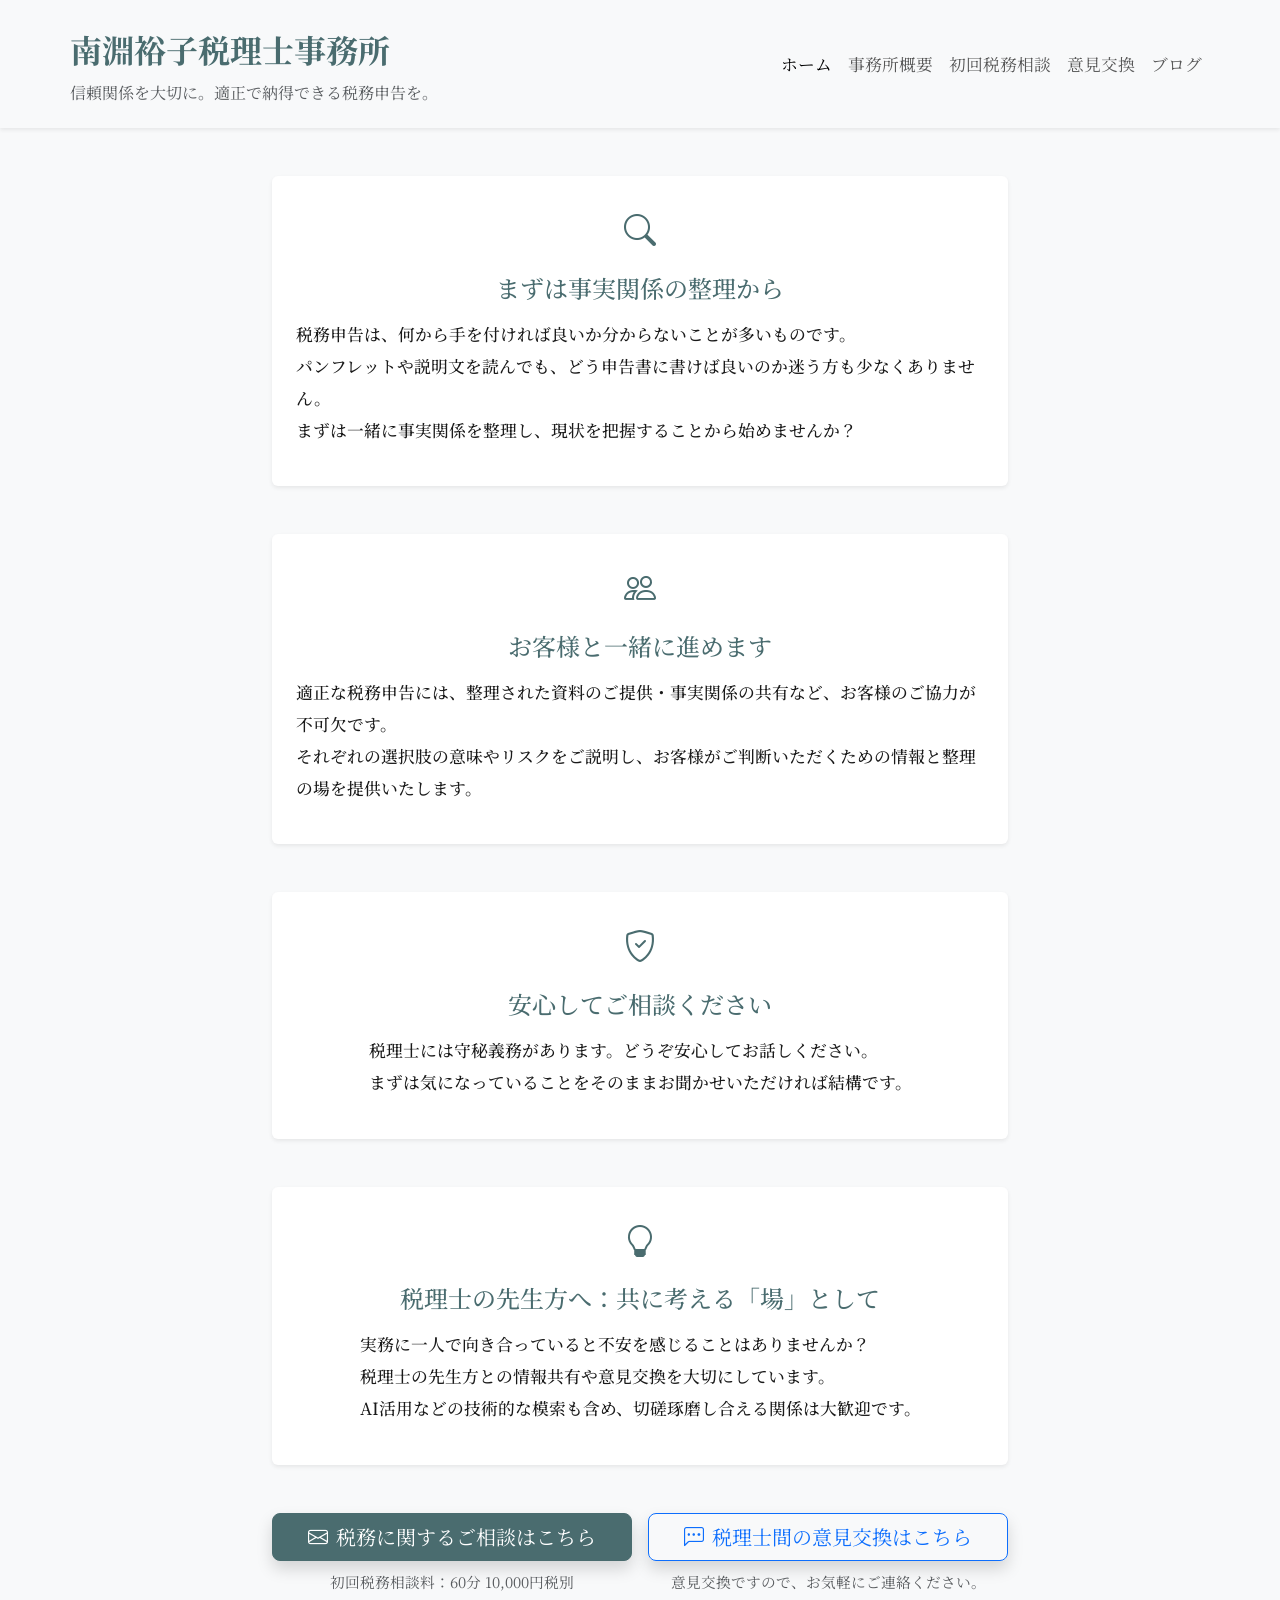
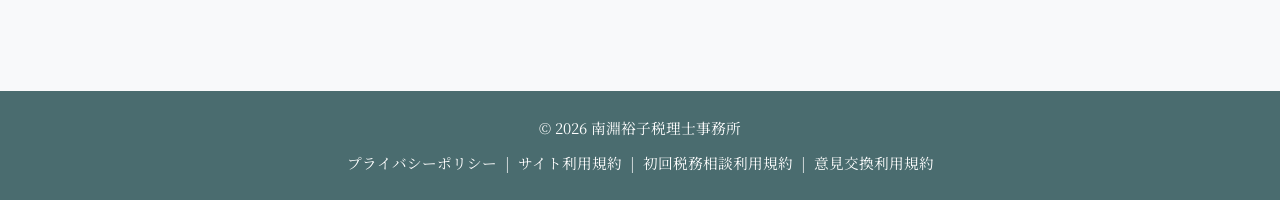
==== index.html @ afa697a4 "deploy: ym-tax-office/ym-tax-office-website@8e2efea5b832fc4be1c391fa0e0f1065eb49297c" ====
<!doctype html><html lang=ja><head><meta name=generator content="Hugo 0.154.5"><meta charset=UTF-8><meta name=viewport content="width=device-width,initial-scale=1"><link href=https://cdn.jsdelivr.net/npm/bootstrap@5.3.3/dist/css/bootstrap.min.css rel=stylesheet><link rel=stylesheet href=https://cdn.jsdelivr.net/npm/bootstrap-icons@1.11.3/font/bootstrap-icons.min.css><link href="https://fonts.googleapis.com/css2?family=Noto+Serif+JP:wght@200..900&display=swap" rel=stylesheet><link rel=stylesheet href=/css/style.css><title>南淵裕子税理士事務所</title><style>body{color:#212529!important;line-height:1.8}.article-content p,section p{color:#1a1a1a!important;font-size:1.05rem}.article-content h2{margin-top:2rem;margin-bottom:1rem}.article-content blockquote{border-left:4px solid #adb5bd;padding:1rem 1.5rem;background-color:#f8f9fa;color:#495057;border-radius:0 .5rem .5rem 0;margin:1.5rem 0}details{margin-bottom:1.5rem}</style><meta name=robots content="noindex, nofollow"></head><body><header class="bg-light shadow-sm"><nav class="navbar navbar-expand-lg navbar-light container py-3"><a class="navbar-brand d-flex flex-column" href=/><span class="fw-bold text-primary fs-2">南淵裕子税理士事務所</span>
<span class="fs-6 text-muted fw-normal">信頼関係を大切に。適正で納得できる税務申告を。</span>
</a><button class=navbar-toggler type=button data-bs-toggle=collapse data-bs-target=#navbarNav aria-controls=navbarNav aria-expanded=false aria-label=メニュー開閉>
<span class=navbar-toggler-icon></span></button><div class="collapse navbar-collapse" id=navbarNav><ul class="navbar-nav ms-auto"><li class=nav-item><a href=/ class="nav-link active">ホーム</a></li><li class=nav-item><a href=/about/ class=nav-link>事務所概要</a></li><li class=nav-item><a href=/contact-tax/ class=nav-link>初回税務相談</a></li><li class=nav-item><a href=/contact-peer/ class=nav-link>意見交換</a></li><li class=nav-item><a href=/posts/ class=nav-link>ブログ</a></li></ul></div></nav></header><main><main class="container pt-5 mb-5"><div class="row justify-content-center"><div class="col-12 col-md-10 col-lg-8"><section class="mb-5 p-4 bg-white rounded shadow-sm text-center"><div class=mb-3><i class="bi bi-search text-primary" style=font-size:2rem></i></div><h2 class="h4 mb-3 text-primary">まずは事実関係の整理から</h2><p class="text-start d-inline-block">税務申告は、何から手を付ければ良いか分からないことが多いものです。<br>パンフレットや説明文を読んでも、どう申告書に書けば良いのか迷う方も少なくありません。<br>まずは一緒に事実関係を整理し、現状を把握することから始めませんか？</p></section><section class="mb-5 p-4 bg-white rounded shadow-sm text-center"><div class=mb-3><i class="bi bi-people text-primary" style=font-size:2rem></i></div><h2 class="h4 mb-3 text-primary">お客様と一緒に進めます</h2><p class="text-start d-inline-block">適正な税務申告には、整理された資料のご提供・事実関係の共有など、お客様のご協力が不可欠です。<br>それぞれの選択肢の意味やリスクをご説明し、お客様がご判断いただくための情報と整理の場を提供いたします。</p></section><section class="mb-5 p-4 bg-white rounded shadow-sm text-center"><div class=mb-3><i class="bi bi-shield-check text-primary" style=font-size:2rem></i></div><h2 class="h4 mb-3 text-primary">安心してご相談ください</h2><p class="text-start d-inline-block">税理士には守秘義務があります。どうぞ安心してお話しください。<br>まずは気になっていることをそのままお聞かせいただければ結構です。</p></section><section class="mb-5 p-4 bg-white rounded shadow-sm text-center"><div class=mb-3><i class="bi bi-lightbulb text-primary" style=font-size:2rem></i></div><h2 class="h4 mb-3 text-primary">税理士の先生方へ：共に考える「場」として</h2><p class="text-start d-inline-block">実務に一人で向き合っていると不安を感じることはありませんか？<br>税理士の先生方との情報共有や意見交換を大切にしています。<br>AI活用などの技術的な模索も含め、切磋琢磨し合える関係は大歓迎です。</p></section><section class="text-center mb-5"><div class="row g-3"><div class="col-12 col-sm-6"><a href=/contact-tax/ class="btn btn-primary btn-lg px-4 shadow w-100"><i class="bi bi-envelope me-2"></i>税務に関するご相談はこちら
</a><small class="text-muted d-block mt-2">初回税務相談料：60分 10,000円税別</small></div><div class="col-12 col-sm-6"><a href=/contact-peer/ class="btn btn-outline-primary btn-lg px-4 shadow w-100"><i class="bi bi-chat-left-dots me-2"></i>税理士間の意見交換はこちら
</a><small class="text-muted d-block mt-2">意見交換ですので、お気軽にご連絡ください。</small></div></div></section></div></div></main></main><footer class="bg-primary text-white text-center py-4 mt-5"><div class="container small"><div class=mb-2>&copy; <span id=year></span> 南淵裕子税理士事務所</div><div class=footer-links><a href=/privacy/ class="text-white text-decoration-none">プライバシーポリシー</a>
<span class=mx-1>|</span>
<a href=/terms/ class="text-white text-decoration-none">サイト利用規約</a>
<span class=mx-1>|</span>
<a href=/terms-tax/ class="text-white text-decoration-none">初回税務相談利用規約</a>
<span class=mx-1>|</span>
<a href=/terms-peer/ class="text-white text-decoration-none">意見交換利用規約</a></div></div><script>document.getElementById("year").textContent=(new Date).getFullYear()</script></footer><script src=https://cdn.jsdelivr.net/npm/bootstrap@5.3.3/dist/js/bootstrap.bundle.min.js></script></body></html>
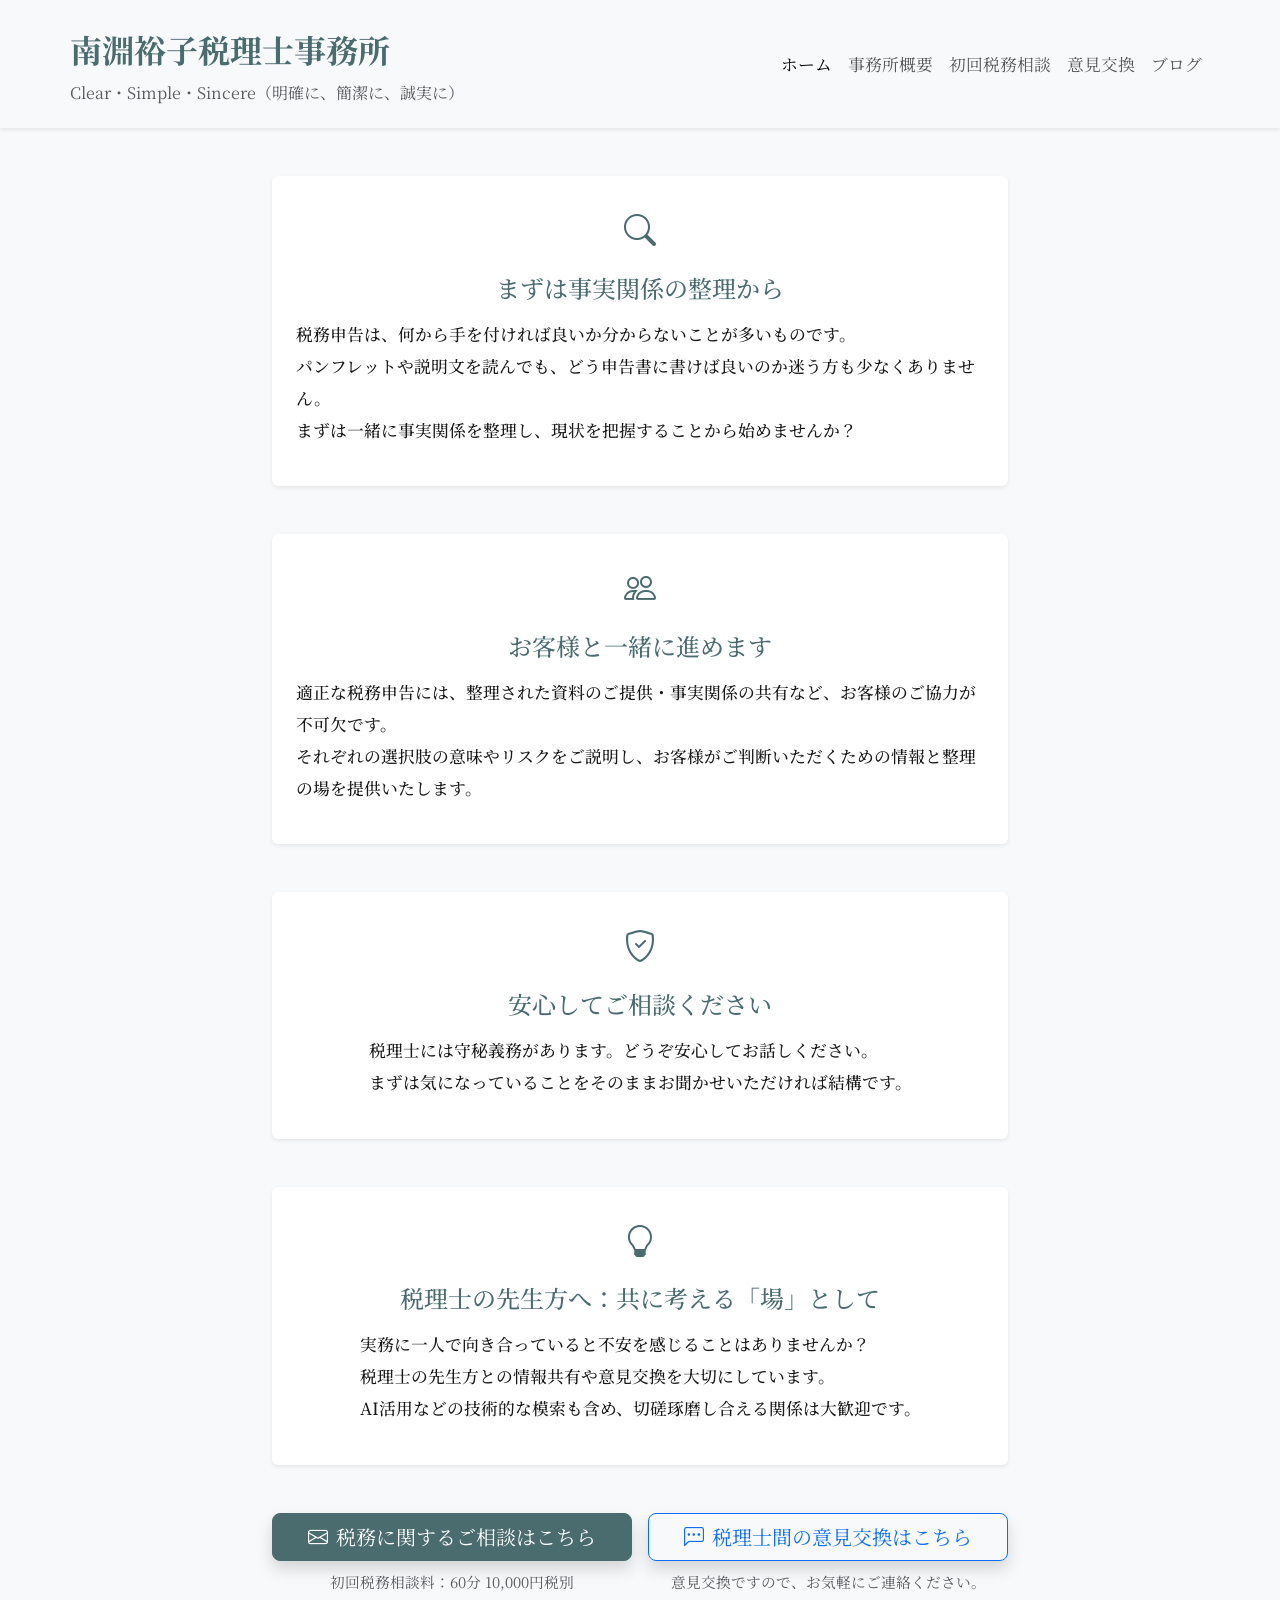
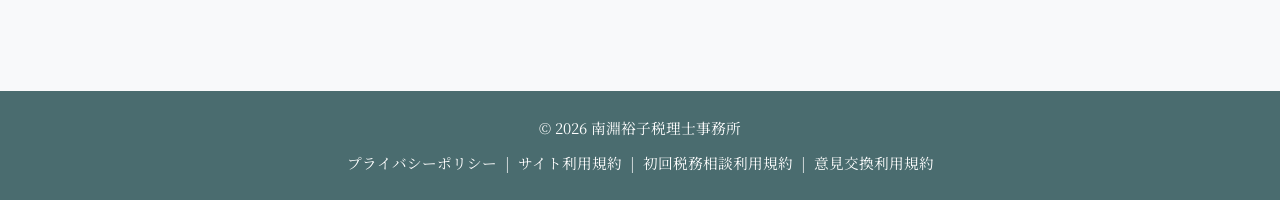
==== commit 3d9f117a: "deploy: ym-tax-office/ym-tax-office-website@b1ee1066ab6053989ea0255b4654d092050b0a11" ====
--- a/index.html
+++ b/index.html
@@ -1,5 +1,5 @@
 <!doctype html><html lang=ja><head><meta name=generator content="Hugo 0.154.5"><meta charset=UTF-8><meta name=viewport content="width=device-width,initial-scale=1"><link href=https://cdn.jsdelivr.net/npm/bootstrap@5.3.3/dist/css/bootstrap.min.css rel=stylesheet><link rel=stylesheet href=https://cdn.jsdelivr.net/npm/bootstrap-icons@1.11.3/font/bootstrap-icons.min.css><link href="https://fonts.googleapis.com/css2?family=Noto+Serif+JP:wght@200..900&display=swap" rel=stylesheet><link rel=stylesheet href=/css/style.css><title>南淵裕子税理士事務所</title><style>body{color:#212529!important;line-height:1.8}.article-content p,section p{color:#1a1a1a!important;font-size:1.05rem}.article-content h2{margin-top:2rem;margin-bottom:1rem}.article-content blockquote{border-left:4px solid #adb5bd;padding:1rem 1.5rem;background-color:#f8f9fa;color:#495057;border-radius:0 .5rem .5rem 0;margin:1.5rem 0}details{margin-bottom:1.5rem}</style><meta name=robots content="noindex, nofollow"></head><body><header class="bg-light shadow-sm"><nav class="navbar navbar-expand-lg navbar-light container py-3"><a class="navbar-brand d-flex flex-column" href=/><span class="fw-bold text-primary fs-2">南淵裕子税理士事務所</span>
-<span class="fs-6 text-muted fw-normal">信頼関係を大切に。適正で納得できる税務申告を。</span>
+<span class="fs-6 text-muted fw-normal">Clear・Simple・Sincere（明確に、簡潔に、誠実に）</span>
 </a><button class=navbar-toggler type=button data-bs-toggle=collapse data-bs-target=#navbarNav aria-controls=navbarNav aria-expanded=false aria-label=メニュー開閉>
 <span class=navbar-toggler-icon></span></button><div class="collapse navbar-collapse" id=navbarNav><ul class="navbar-nav ms-auto"><li class=nav-item><a href=/ class="nav-link active">ホーム</a></li><li class=nav-item><a href=/about/ class=nav-link>事務所概要</a></li><li class=nav-item><a href=/contact-tax/ class=nav-link>初回税務相談</a></li><li class=nav-item><a href=/contact-peer/ class=nav-link>意見交換</a></li><li class=nav-item><a href=/posts/ class=nav-link>ブログ</a></li></ul></div></nav></header><main><main class="container pt-5 mb-5"><div class="row justify-content-center"><div class="col-12 col-md-10 col-lg-8"><section class="mb-5 p-4 bg-white rounded shadow-sm text-center"><div class=mb-3><i class="bi bi-search text-primary" style=font-size:2rem></i></div><h2 class="h4 mb-3 text-primary">まずは事実関係の整理から</h2><p class="text-start d-inline-block">税務申告は、何から手を付ければ良いか分からないことが多いものです。<br>パンフレットや説明文を読んでも、どう申告書に書けば良いのか迷う方も少なくありません。<br>まずは一緒に事実関係を整理し、現状を把握することから始めませんか？</p></section><section class="mb-5 p-4 bg-white rounded shadow-sm text-center"><div class=mb-3><i class="bi bi-people text-primary" style=font-size:2rem></i></div><h2 class="h4 mb-3 text-primary">お客様と一緒に進めます</h2><p class="text-start d-inline-block">適正な税務申告には、整理された資料のご提供・事実関係の共有など、お客様のご協力が不可欠です。<br>それぞれの選択肢の意味やリスクをご説明し、お客様がご判断いただくための情報と整理の場を提供いたします。</p></section><section class="mb-5 p-4 bg-white rounded shadow-sm text-center"><div class=mb-3><i class="bi bi-shield-check text-primary" style=font-size:2rem></i></div><h2 class="h4 mb-3 text-primary">安心してご相談ください</h2><p class="text-start d-inline-block">税理士には守秘義務があります。どうぞ安心してお話しください。<br>まずは気になっていることをそのままお聞かせいただければ結構です。</p></section><section class="mb-5 p-4 bg-white rounded shadow-sm text-center"><div class=mb-3><i class="bi bi-lightbulb text-primary" style=font-size:2rem></i></div><h2 class="h4 mb-3 text-primary">税理士の先生方へ：共に考える「場」として</h2><p class="text-start d-inline-block">実務に一人で向き合っていると不安を感じることはありませんか？<br>税理士の先生方との情報共有や意見交換を大切にしています。<br>AI活用などの技術的な模索も含め、切磋琢磨し合える関係は大歓迎です。</p></section><section class="text-center mb-5"><div class="row g-3"><div class="col-12 col-sm-6"><a href=/contact-tax/ class="btn btn-primary btn-lg px-4 shadow w-100"><i class="bi bi-envelope me-2"></i>税務に関するご相談はこちら
 </a><small class="text-muted d-block mt-2">初回税務相談料：60分 10,000円税別</small></div><div class="col-12 col-sm-6"><a href=/contact-peer/ class="btn btn-outline-primary btn-lg px-4 shadow w-100"><i class="bi bi-chat-left-dots me-2"></i>税理士間の意見交換はこちら
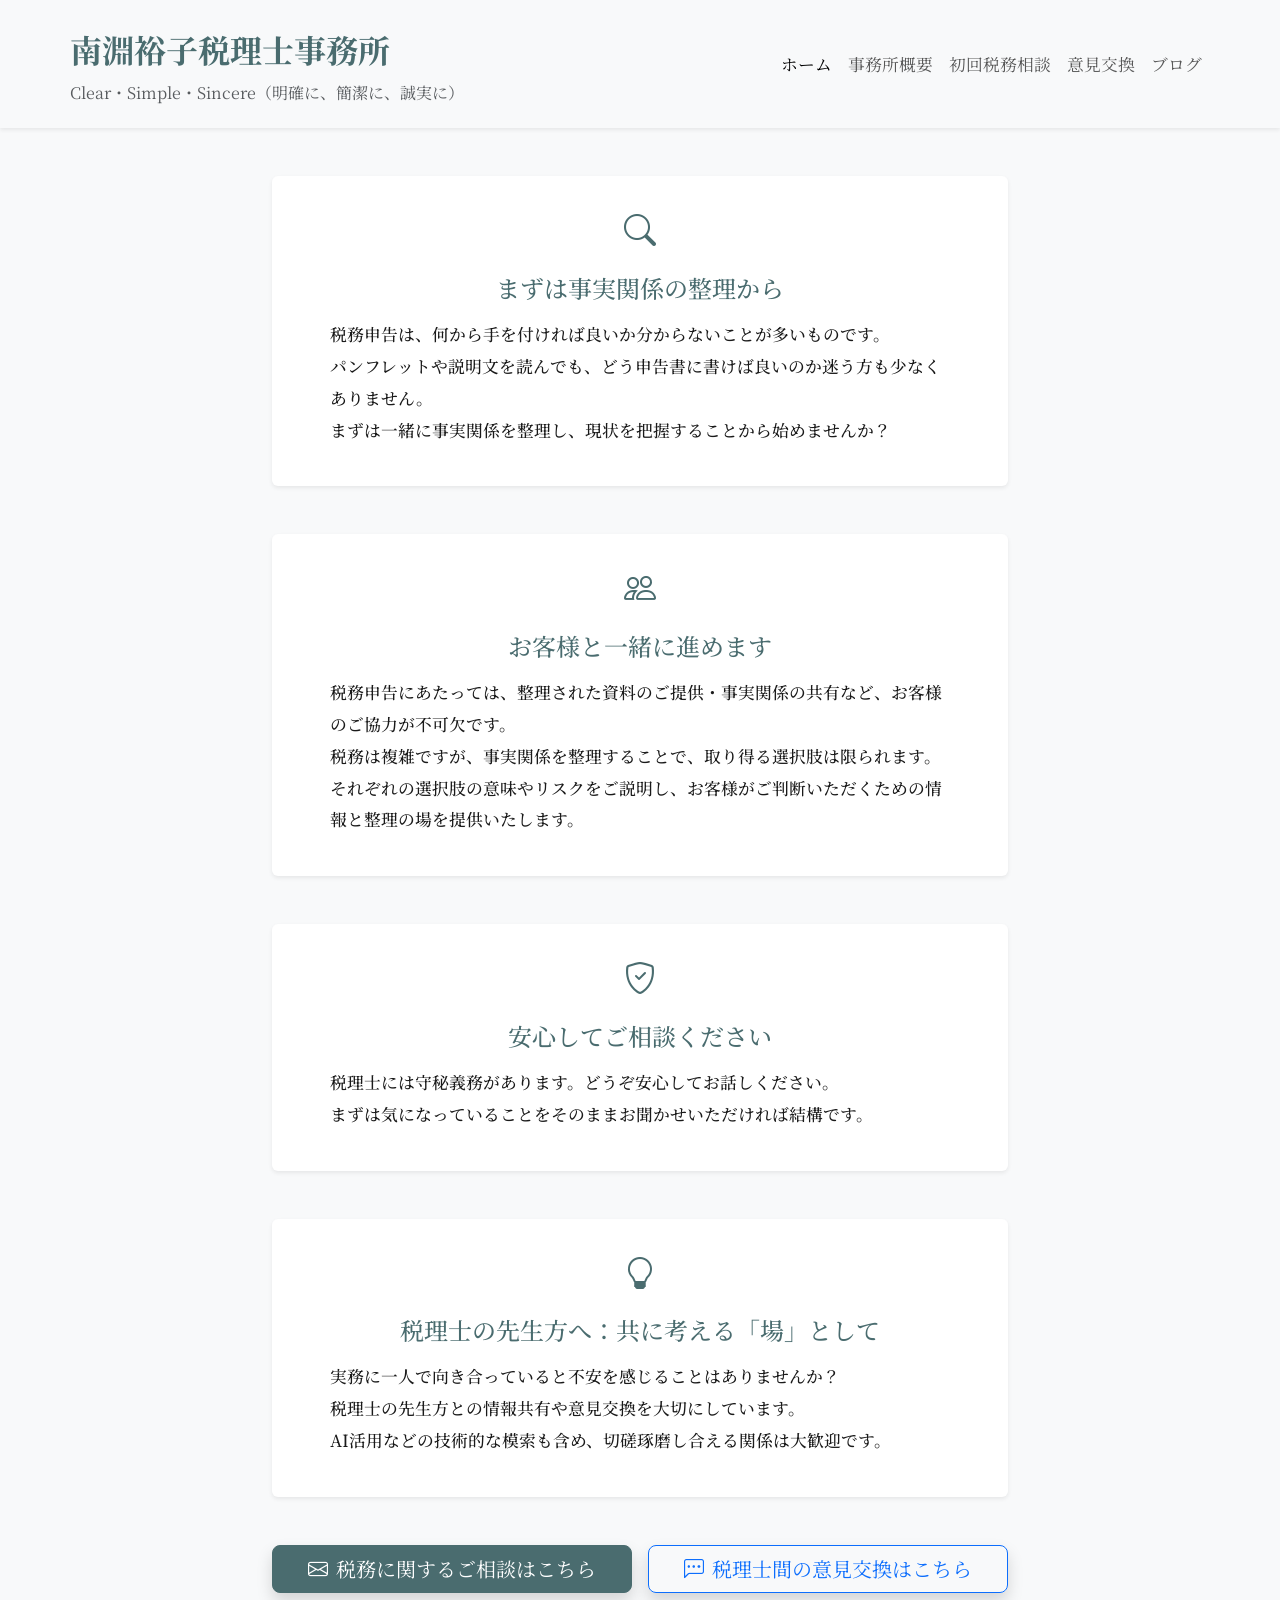
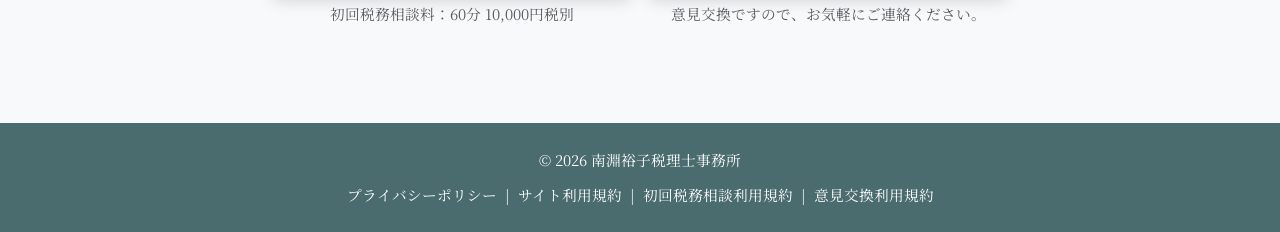
==== commit a5a98651: "deploy: ym-tax-office/ym-tax-office-website@1d667dd91da18736492ef0d42e9239469220b126" ====
--- a/index.html
+++ b/index.html
@@ -1,7 +1,7 @@
 <!doctype html><html lang=ja><head><meta name=generator content="Hugo 0.154.5"><meta charset=UTF-8><meta name=viewport content="width=device-width,initial-scale=1"><link href=https://cdn.jsdelivr.net/npm/bootstrap@5.3.3/dist/css/bootstrap.min.css rel=stylesheet><link rel=stylesheet href=https://cdn.jsdelivr.net/npm/bootstrap-icons@1.11.3/font/bootstrap-icons.min.css><link href="https://fonts.googleapis.com/css2?family=Noto+Serif+JP:wght@200..900&display=swap" rel=stylesheet><link rel=stylesheet href=/css/style.css><title>南淵裕子税理士事務所</title><style>body{color:#212529!important;line-height:1.8}.article-content p,section p{color:#1a1a1a!important;font-size:1.05rem}.article-content h2{margin-top:2rem;margin-bottom:1rem}.article-content blockquote{border-left:4px solid #adb5bd;padding:1rem 1.5rem;background-color:#f8f9fa;color:#495057;border-radius:0 .5rem .5rem 0;margin:1.5rem 0}details{margin-bottom:1.5rem}</style><meta name=robots content="noindex, nofollow"></head><body><header class="bg-light shadow-sm"><nav class="navbar navbar-expand-lg navbar-light container py-3"><a class="navbar-brand d-flex flex-column" href=/><span class="fw-bold text-primary fs-2">南淵裕子税理士事務所</span>
 <span class="fs-6 text-muted fw-normal">Clear・Simple・Sincere（明確に、簡潔に、誠実に）</span>
 </a><button class=navbar-toggler type=button data-bs-toggle=collapse data-bs-target=#navbarNav aria-controls=navbarNav aria-expanded=false aria-label=メニュー開閉>
-<span class=navbar-toggler-icon></span></button><div class="collapse navbar-collapse" id=navbarNav><ul class="navbar-nav ms-auto"><li class=nav-item><a href=/ class="nav-link active">ホーム</a></li><li class=nav-item><a href=/about/ class=nav-link>事務所概要</a></li><li class=nav-item><a href=/contact-tax/ class=nav-link>初回税務相談</a></li><li class=nav-item><a href=/contact-peer/ class=nav-link>意見交換</a></li><li class=nav-item><a href=/posts/ class=nav-link>ブログ</a></li></ul></div></nav></header><main><main class="container pt-5 mb-5"><div class="row justify-content-center"><div class="col-12 col-md-10 col-lg-8"><section class="mb-5 p-4 bg-white rounded shadow-sm text-center"><div class=mb-3><i class="bi bi-search text-primary" style=font-size:2rem></i></div><h2 class="h4 mb-3 text-primary">まずは事実関係の整理から</h2><p class="text-start d-inline-block">税務申告は、何から手を付ければ良いか分からないことが多いものです。<br>パンフレットや説明文を読んでも、どう申告書に書けば良いのか迷う方も少なくありません。<br>まずは一緒に事実関係を整理し、現状を把握することから始めませんか？</p></section><section class="mb-5 p-4 bg-white rounded shadow-sm text-center"><div class=mb-3><i class="bi bi-people text-primary" style=font-size:2rem></i></div><h2 class="h4 mb-3 text-primary">お客様と一緒に進めます</h2><p class="text-start d-inline-block">適正な税務申告には、整理された資料のご提供・事実関係の共有など、お客様のご協力が不可欠です。<br>それぞれの選択肢の意味やリスクをご説明し、お客様がご判断いただくための情報と整理の場を提供いたします。</p></section><section class="mb-5 p-4 bg-white rounded shadow-sm text-center"><div class=mb-3><i class="bi bi-shield-check text-primary" style=font-size:2rem></i></div><h2 class="h4 mb-3 text-primary">安心してご相談ください</h2><p class="text-start d-inline-block">税理士には守秘義務があります。どうぞ安心してお話しください。<br>まずは気になっていることをそのままお聞かせいただければ結構です。</p></section><section class="mb-5 p-4 bg-white rounded shadow-sm text-center"><div class=mb-3><i class="bi bi-lightbulb text-primary" style=font-size:2rem></i></div><h2 class="h4 mb-3 text-primary">税理士の先生方へ：共に考える「場」として</h2><p class="text-start d-inline-block">実務に一人で向き合っていると不安を感じることはありませんか？<br>税理士の先生方との情報共有や意見交換を大切にしています。<br>AI活用などの技術的な模索も含め、切磋琢磨し合える関係は大歓迎です。</p></section><section class="text-center mb-5"><div class="row g-3"><div class="col-12 col-sm-6"><a href=/contact-tax/ class="btn btn-primary btn-lg px-4 shadow w-100"><i class="bi bi-envelope me-2"></i>税務に関するご相談はこちら
+<span class=navbar-toggler-icon></span></button><div class="collapse navbar-collapse" id=navbarNav><ul class="navbar-nav ms-auto"><li class=nav-item><a href=/ class="nav-link active">ホーム</a></li><li class=nav-item><a href=/about/ class=nav-link>事務所概要</a></li><li class=nav-item><a href=/contact-tax/ class=nav-link>初回税務相談</a></li><li class=nav-item><a href=/contact-peer/ class=nav-link>意見交換</a></li><li class=nav-item><a href=/posts/ class=nav-link>ブログ</a></li></ul></div></nav></header><main><main class="container pt-5 mb-5"><div class="row justify-content-center"><div class="col-12 col-md-10 col-lg-8"><section class="mb-5 p-4 bg-white rounded shadow-sm text-center"><div class=mb-3><i class="bi bi-search text-primary" style=font-size:2rem></i></div><h2 class="h4 mb-3 text-primary">まずは事実関係の整理から</h2><p class="text-start mx-auto" style=max-width:90%>税務申告は、何から手を付ければ良いか分からないことが多いものです。<br>パンフレットや説明文を読んでも、どう申告書に書けば良いのか迷う方も少なくありません。<br>まずは一緒に事実関係を整理し、現状を把握することから始めませんか？</p></section><section class="mb-5 p-4 bg-white rounded shadow-sm text-center"><div class=mb-3><i class="bi bi-people text-primary" style=font-size:2rem></i></div><h2 class="h4 mb-3 text-primary">お客様と一緒に進めます</h2><p class="text-start mx-auto" style=max-width:90%>税務申告にあたっては、整理された資料のご提供・事実関係の共有など、お客様のご協力が不可欠です。<br>税務は複雑ですが、事実関係を整理することで、取り得る選択肢は限られます。<br>それぞれの選択肢の意味やリスクをご説明し、お客様がご判断いただくための情報と整理の場を提供いたします。</p></section><section class="mb-5 p-4 bg-white rounded shadow-sm text-center"><div class=mb-3><i class="bi bi-shield-check text-primary" style=font-size:2rem></i></div><h2 class="h4 mb-3 text-primary">安心してご相談ください</h2><p class="text-start mx-auto" style=max-width:90%>税理士には守秘義務があります。どうぞ安心してお話しください。<br>まずは気になっていることをそのままお聞かせいただければ結構です。</p></section><section class="mb-5 p-4 bg-white rounded shadow-sm text-center"><div class=mb-3><i class="bi bi-lightbulb text-primary" style=font-size:2rem></i></div><h2 class="h4 mb-3 text-primary">税理士の先生方へ：共に考える「場」として</h2><p class="text-start mx-auto" style=max-width:90%>実務に一人で向き合っていると不安を感じることはありませんか？<br>税理士の先生方との情報共有や意見交換を大切にしています。<br>AI活用などの技術的な模索も含め、切磋琢磨し合える関係は大歓迎です。</p></section><section class="text-center mb-5"><div class="row g-3"><div class="col-12 col-sm-6"><a href=/contact-tax/ class="btn btn-primary btn-lg px-4 shadow w-100"><i class="bi bi-envelope me-2"></i>税務に関するご相談はこちら
 </a><small class="text-muted d-block mt-2">初回税務相談料：60分 10,000円税別</small></div><div class="col-12 col-sm-6"><a href=/contact-peer/ class="btn btn-outline-primary btn-lg px-4 shadow w-100"><i class="bi bi-chat-left-dots me-2"></i>税理士間の意見交換はこちら
 </a><small class="text-muted d-block mt-2">意見交換ですので、お気軽にご連絡ください。</small></div></div></section></div></div></main></main><footer class="bg-primary text-white text-center py-4 mt-5"><div class="container small"><div class=mb-2>&copy; <span id=year></span> 南淵裕子税理士事務所</div><div class=footer-links><a href=/privacy/ class="text-white text-decoration-none">プライバシーポリシー</a>
 <span class=mx-1>|</span>
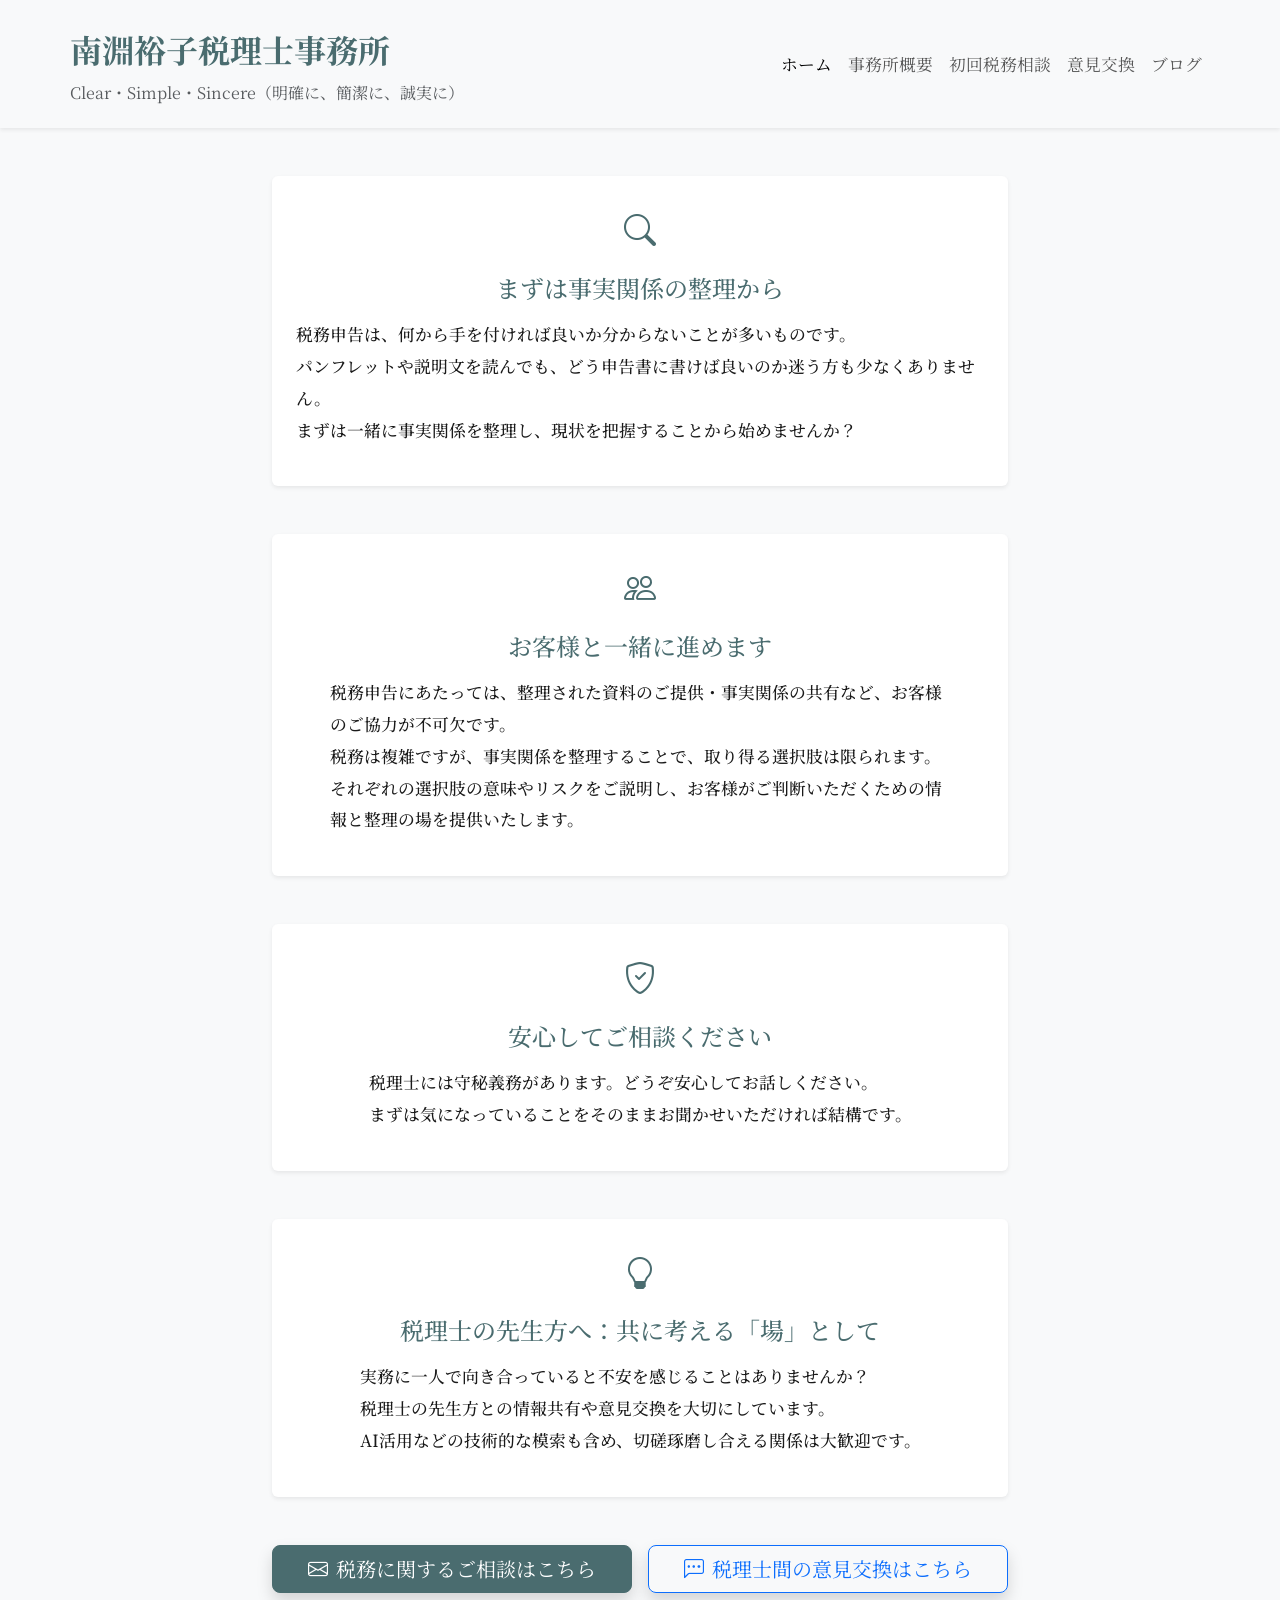
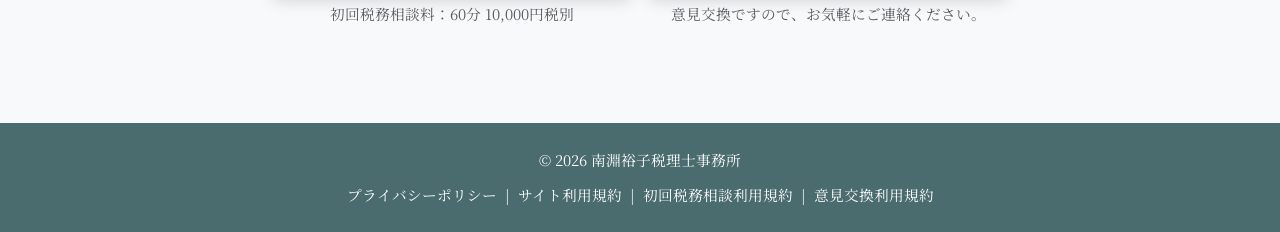
==== commit dd3b551c: "deploy: ym-tax-office/ym-tax-office-website@9c3845dc6e670d784dfcdab1e3e0b306b9cbb613" ====
--- a/index.html
+++ b/index.html
@@ -1,7 +1,7 @@
 <!doctype html><html lang=ja><head><meta name=generator content="Hugo 0.154.5"><meta charset=UTF-8><meta name=viewport content="width=device-width,initial-scale=1"><link href=https://cdn.jsdelivr.net/npm/bootstrap@5.3.3/dist/css/bootstrap.min.css rel=stylesheet><link rel=stylesheet href=https://cdn.jsdelivr.net/npm/bootstrap-icons@1.11.3/font/bootstrap-icons.min.css><link href="https://fonts.googleapis.com/css2?family=Noto+Serif+JP:wght@200..900&display=swap" rel=stylesheet><link rel=stylesheet href=/css/style.css><title>南淵裕子税理士事務所</title><style>body{color:#212529!important;line-height:1.8}.article-content p,section p{color:#1a1a1a!important;font-size:1.05rem}.article-content h2{margin-top:2rem;margin-bottom:1rem}.article-content blockquote{border-left:4px solid #adb5bd;padding:1rem 1.5rem;background-color:#f8f9fa;color:#495057;border-radius:0 .5rem .5rem 0;margin:1.5rem 0}details{margin-bottom:1.5rem}</style><meta name=robots content="noindex, nofollow"></head><body><header class="bg-light shadow-sm"><nav class="navbar navbar-expand-lg navbar-light container py-3"><a class="navbar-brand d-flex flex-column" href=/><span class="fw-bold text-primary fs-2">南淵裕子税理士事務所</span>
 <span class="fs-6 text-muted fw-normal">Clear・Simple・Sincere（明確に、簡潔に、誠実に）</span>
 </a><button class=navbar-toggler type=button data-bs-toggle=collapse data-bs-target=#navbarNav aria-controls=navbarNav aria-expanded=false aria-label=メニュー開閉>
-<span class=navbar-toggler-icon></span></button><div class="collapse navbar-collapse" id=navbarNav><ul class="navbar-nav ms-auto"><li class=nav-item><a href=/ class="nav-link active">ホーム</a></li><li class=nav-item><a href=/about/ class=nav-link>事務所概要</a></li><li class=nav-item><a href=/contact-tax/ class=nav-link>初回税務相談</a></li><li class=nav-item><a href=/contact-peer/ class=nav-link>意見交換</a></li><li class=nav-item><a href=/posts/ class=nav-link>ブログ</a></li></ul></div></nav></header><main><main class="container pt-5 mb-5"><div class="row justify-content-center"><div class="col-12 col-md-10 col-lg-8"><section class="mb-5 p-4 bg-white rounded shadow-sm text-center"><div class=mb-3><i class="bi bi-search text-primary" style=font-size:2rem></i></div><h2 class="h4 mb-3 text-primary">まずは事実関係の整理から</h2><p class="text-start mx-auto" style=max-width:90%>税務申告は、何から手を付ければ良いか分からないことが多いものです。<br>パンフレットや説明文を読んでも、どう申告書に書けば良いのか迷う方も少なくありません。<br>まずは一緒に事実関係を整理し、現状を把握することから始めませんか？</p></section><section class="mb-5 p-4 bg-white rounded shadow-sm text-center"><div class=mb-3><i class="bi bi-people text-primary" style=font-size:2rem></i></div><h2 class="h4 mb-3 text-primary">お客様と一緒に進めます</h2><p class="text-start mx-auto" style=max-width:90%>税務申告にあたっては、整理された資料のご提供・事実関係の共有など、お客様のご協力が不可欠です。<br>税務は複雑ですが、事実関係を整理することで、取り得る選択肢は限られます。<br>それぞれの選択肢の意味やリスクをご説明し、お客様がご判断いただくための情報と整理の場を提供いたします。</p></section><section class="mb-5 p-4 bg-white rounded shadow-sm text-center"><div class=mb-3><i class="bi bi-shield-check text-primary" style=font-size:2rem></i></div><h2 class="h4 mb-3 text-primary">安心してご相談ください</h2><p class="text-start mx-auto" style=max-width:90%>税理士には守秘義務があります。どうぞ安心してお話しください。<br>まずは気になっていることをそのままお聞かせいただければ結構です。</p></section><section class="mb-5 p-4 bg-white rounded shadow-sm text-center"><div class=mb-3><i class="bi bi-lightbulb text-primary" style=font-size:2rem></i></div><h2 class="h4 mb-3 text-primary">税理士の先生方へ：共に考える「場」として</h2><p class="text-start mx-auto" style=max-width:90%>実務に一人で向き合っていると不安を感じることはありませんか？<br>税理士の先生方との情報共有や意見交換を大切にしています。<br>AI活用などの技術的な模索も含め、切磋琢磨し合える関係は大歓迎です。</p></section><section class="text-center mb-5"><div class="row g-3"><div class="col-12 col-sm-6"><a href=/contact-tax/ class="btn btn-primary btn-lg px-4 shadow w-100"><i class="bi bi-envelope me-2"></i>税務に関するご相談はこちら
+<span class=navbar-toggler-icon></span></button><div class="collapse navbar-collapse" id=navbarNav><ul class="navbar-nav ms-auto"><li class=nav-item><a href=/ class="nav-link active">ホーム</a></li><li class=nav-item><a href=/about/ class=nav-link>事務所概要</a></li><li class=nav-item><a href=/contact-tax/ class=nav-link>初回税務相談</a></li><li class=nav-item><a href=/contact-peer/ class=nav-link>意見交換</a></li><li class=nav-item><a href=/posts/ class=nav-link>ブログ</a></li></ul></div></nav></header><main><main class="container pt-5 mb-5"><div class="row justify-content-center"><div class="col-12 col-md-10 col-lg-8"><section class="mb-5 p-4 bg-white rounded shadow-sm text-center"><div class=mb-3><i class="bi bi-search text-primary" style=font-size:2rem></i></div><h2 class="h4 mb-3 text-primary">まずは事実関係の整理から</h2><p class="text-start d-inline-block">税務申告は、何から手を付ければ良いか分からないことが多いものです。<br>パンフレットや説明文を読んでも、どう申告書に書けば良いのか迷う方も少なくありません。<br>まずは一緒に事実関係を整理し、現状を把握することから始めませんか？</p></section><section class="mb-5 p-4 bg-white rounded shadow-sm text-center"><div class=mb-3><i class="bi bi-people text-primary" style=font-size:2rem></i></div><h2 class="h4 mb-3 text-primary">お客様と一緒に進めます</h2><p class="text-start mx-auto" style=max-width:90%>税務申告にあたっては、整理された資料のご提供・事実関係の共有など、お客様のご協力が不可欠です。<br>税務は複雑ですが、事実関係を整理することで、取り得る選択肢は限られます。<br>それぞれの選択肢の意味やリスクをご説明し、お客様がご判断いただくための情報と整理の場を提供いたします。</p></section><section class="mb-5 p-4 bg-white rounded shadow-sm text-center"><div class=mb-3><i class="bi bi-shield-check text-primary" style=font-size:2rem></i></div><h2 class="h4 mb-3 text-primary">安心してご相談ください</h2><p class="text-start d-inline-block">税理士には守秘義務があります。どうぞ安心してお話しください。<br>まずは気になっていることをそのままお聞かせいただければ結構です。</p></section><section class="mb-5 p-4 bg-white rounded shadow-sm text-center"><div class=mb-3><i class="bi bi-lightbulb text-primary" style=font-size:2rem></i></div><h2 class="h4 mb-3 text-primary">税理士の先生方へ：共に考える「場」として</h2><p class="text-start d-inline-block">実務に一人で向き合っていると不安を感じることはありませんか？<br>税理士の先生方との情報共有や意見交換を大切にしています。<br>AI活用などの技術的な模索も含め、切磋琢磨し合える関係は大歓迎です。</p></section><section class="text-center mb-5"><div class="row g-3"><div class="col-12 col-sm-6"><a href=/contact-tax/ class="btn btn-primary btn-lg px-4 shadow w-100"><i class="bi bi-envelope me-2"></i>税務に関するご相談はこちら
 </a><small class="text-muted d-block mt-2">初回税務相談料：60分 10,000円税別</small></div><div class="col-12 col-sm-6"><a href=/contact-peer/ class="btn btn-outline-primary btn-lg px-4 shadow w-100"><i class="bi bi-chat-left-dots me-2"></i>税理士間の意見交換はこちら
 </a><small class="text-muted d-block mt-2">意見交換ですので、お気軽にご連絡ください。</small></div></div></section></div></div></main></main><footer class="bg-primary text-white text-center py-4 mt-5"><div class="container small"><div class=mb-2>&copy; <span id=year></span> 南淵裕子税理士事務所</div><div class=footer-links><a href=/privacy/ class="text-white text-decoration-none">プライバシーポリシー</a>
 <span class=mx-1>|</span>
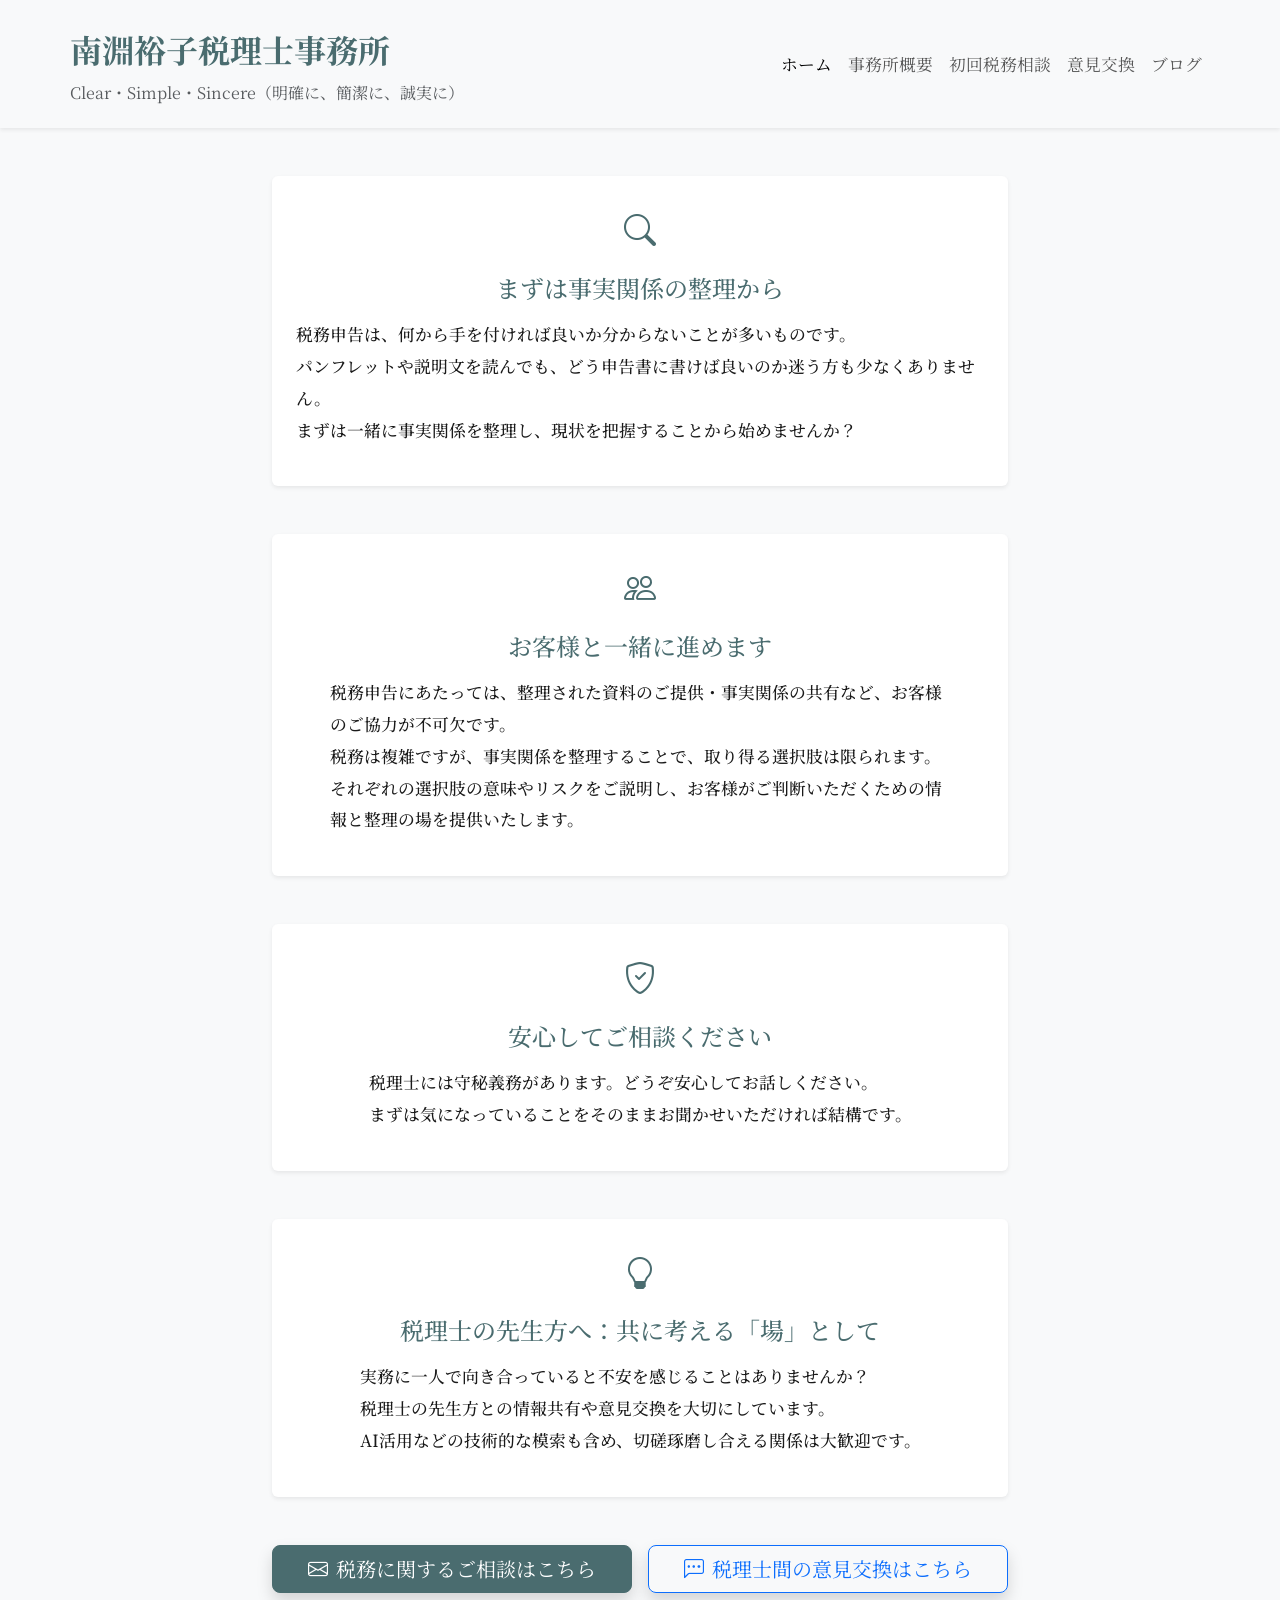
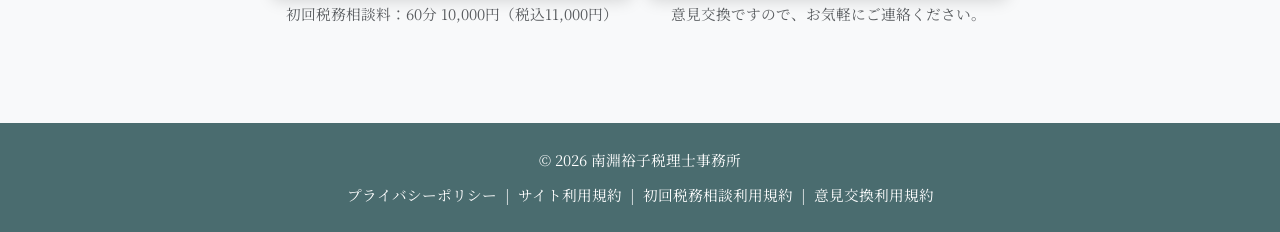
==== commit 84c8e67d: "deploy: ym-tax-office/ym-tax-office-website@9ac1144c2b4c1f470d5c47b0bbd5fc61a4542cbd" ====
--- a/index.html
+++ b/index.html
@@ -1,9 +1,9 @@
-<!doctype html><html lang=ja><head><meta name=generator content="Hugo 0.154.5"><meta charset=UTF-8><meta name=viewport content="width=device-width,initial-scale=1"><link href=https://cdn.jsdelivr.net/npm/bootstrap@5.3.3/dist/css/bootstrap.min.css rel=stylesheet><link rel=stylesheet href=https://cdn.jsdelivr.net/npm/bootstrap-icons@1.11.3/font/bootstrap-icons.min.css><link href="https://fonts.googleapis.com/css2?family=Noto+Serif+JP:wght@200..900&display=swap" rel=stylesheet><link rel=stylesheet href=/css/style.css><title>南淵裕子税理士事務所</title><style>body{color:#212529!important;line-height:1.8}.article-content p,section p{color:#1a1a1a!important;font-size:1.05rem}.article-content h2{margin-top:2rem;margin-bottom:1rem}.article-content blockquote{border-left:4px solid #adb5bd;padding:1rem 1.5rem;background-color:#f8f9fa;color:#495057;border-radius:0 .5rem .5rem 0;margin:1.5rem 0}details{margin-bottom:1.5rem}</style><meta name=robots content="noindex, nofollow"></head><body><header class="bg-light shadow-sm"><nav class="navbar navbar-expand-lg navbar-light container py-3"><a class="navbar-brand d-flex flex-column" href=/><span class="fw-bold text-primary fs-2">南淵裕子税理士事務所</span>
+<!doctype html><html lang=ja><head><meta name=generator content="Hugo 0.154.5"><meta charset=UTF-8><meta name=viewport content="width=device-width,initial-scale=1"><link href=https://cdn.jsdelivr.net/npm/bootstrap@5.3.3/dist/css/bootstrap.min.css rel=stylesheet><link rel=stylesheet href=https://cdn.jsdelivr.net/npm/bootstrap-icons@1.11.3/font/bootstrap-icons.min.css><link href="https://fonts.googleapis.com/css2?family=Noto+Serif+JP:wght@200..900&display=swap" rel=stylesheet><link rel=stylesheet href=/css/style.css><title>南淵裕子税理士事務所</title><meta name=description content="Clear・Simple・Sincere（明確に、簡潔に、誠実に）"><meta property="og:title" content="南淵裕子税理士事務所"><meta property="og:description" content="Clear・Simple・Sincere（明確に、簡潔に、誠実に）"><meta property="og:type" content="website"><meta property="og:url" content="https://ym-tax-office.github.io/"><meta property="og:site_name" content="南淵裕子税理士事務所"><meta property="og:locale" content="ja_JP"><meta name=twitter:card content="summary"><meta name=google-site-verification content="6bhZVQ253VAt1A5ZbuYYmVtlftmDJXtNhMykLUA35i0"><style>body{color:#212529!important;line-height:1.8}.article-content p,section p{color:#1a1a1a!important;font-size:1.05rem}.article-content h2{margin-top:2rem;margin-bottom:1rem}.article-content blockquote{border-left:4px solid #adb5bd;padding:1rem 1.5rem;background-color:#f8f9fa;color:#495057;border-radius:0 .5rem .5rem 0;margin:1.5rem 0}details{margin-bottom:1.5rem}</style></head><body><header class="bg-light shadow-sm"><nav class="navbar navbar-expand-lg navbar-light container py-3"><a class="navbar-brand d-flex flex-column" href=/><span class="fw-bold text-primary fs-2">南淵裕子税理士事務所</span>
 <span class="fs-6 text-muted fw-normal">Clear・Simple・Sincere（明確に、簡潔に、誠実に）</span>
 </a><button class=navbar-toggler type=button data-bs-toggle=collapse data-bs-target=#navbarNav aria-controls=navbarNav aria-expanded=false aria-label=メニュー開閉>
-<span class=navbar-toggler-icon></span></button><div class="collapse navbar-collapse" id=navbarNav><ul class="navbar-nav ms-auto"><li class=nav-item><a href=/ class="nav-link active">ホーム</a></li><li class=nav-item><a href=/about/ class=nav-link>事務所概要</a></li><li class=nav-item><a href=/contact-tax/ class=nav-link>初回税務相談</a></li><li class=nav-item><a href=/contact-peer/ class=nav-link>意見交換</a></li><li class=nav-item><a href=/posts/ class=nav-link>ブログ</a></li></ul></div></nav></header><main><main class="container pt-5 mb-5"><div class="row justify-content-center"><div class="col-12 col-md-10 col-lg-8"><section class="mb-5 p-4 bg-white rounded shadow-sm text-center"><div class=mb-3><i class="bi bi-search text-primary" style=font-size:2rem></i></div><h2 class="h4 mb-3 text-primary">まずは事実関係の整理から</h2><p class="text-start d-inline-block">税務申告は、何から手を付ければ良いか分からないことが多いものです。<br>パンフレットや説明文を読んでも、どう申告書に書けば良いのか迷う方も少なくありません。<br>まずは一緒に事実関係を整理し、現状を把握することから始めませんか？</p></section><section class="mb-5 p-4 bg-white rounded shadow-sm text-center"><div class=mb-3><i class="bi bi-people text-primary" style=font-size:2rem></i></div><h2 class="h4 mb-3 text-primary">お客様と一緒に進めます</h2><p class="text-start mx-auto" style=max-width:90%>税務申告にあたっては、整理された資料のご提供・事実関係の共有など、お客様のご協力が不可欠です。<br>税務は複雑ですが、事実関係を整理することで、取り得る選択肢は限られます。<br>それぞれの選択肢の意味やリスクをご説明し、お客様がご判断いただくための情報と整理の場を提供いたします。</p></section><section class="mb-5 p-4 bg-white rounded shadow-sm text-center"><div class=mb-3><i class="bi bi-shield-check text-primary" style=font-size:2rem></i></div><h2 class="h4 mb-3 text-primary">安心してご相談ください</h2><p class="text-start d-inline-block">税理士には守秘義務があります。どうぞ安心してお話しください。<br>まずは気になっていることをそのままお聞かせいただければ結構です。</p></section><section class="mb-5 p-4 bg-white rounded shadow-sm text-center"><div class=mb-3><i class="bi bi-lightbulb text-primary" style=font-size:2rem></i></div><h2 class="h4 mb-3 text-primary">税理士の先生方へ：共に考える「場」として</h2><p class="text-start d-inline-block">実務に一人で向き合っていると不安を感じることはありませんか？<br>税理士の先生方との情報共有や意見交換を大切にしています。<br>AI活用などの技術的な模索も含め、切磋琢磨し合える関係は大歓迎です。</p></section><section class="text-center mb-5"><div class="row g-3"><div class="col-12 col-sm-6"><a href=/contact-tax/ class="btn btn-primary btn-lg px-4 shadow w-100"><i class="bi bi-envelope me-2"></i>税務に関するご相談はこちら
-</a><small class="text-muted d-block mt-2">初回税務相談料：60分 10,000円税別</small></div><div class="col-12 col-sm-6"><a href=/contact-peer/ class="btn btn-outline-primary btn-lg px-4 shadow w-100"><i class="bi bi-chat-left-dots me-2"></i>税理士間の意見交換はこちら
-</a><small class="text-muted d-block mt-2">意見交換ですので、お気軽にご連絡ください。</small></div></div></section></div></div></main></main><footer class="bg-primary text-white text-center py-4 mt-5"><div class="container small"><div class=mb-2>&copy; <span id=year></span> 南淵裕子税理士事務所</div><div class=footer-links><a href=/privacy/ class="text-white text-decoration-none">プライバシーポリシー</a>
+<span class=navbar-toggler-icon></span></button><div class="collapse navbar-collapse" id=navbarNav><ul class="navbar-nav ms-auto"><li class=nav-item><a href=/ class="nav-link active">ホーム</a></li><li class=nav-item><a href=/about/ class=nav-link>事務所概要</a></li><li class=nav-item><a href=/contact-tax/ class=nav-link>初回税務相談</a></li><li class=nav-item><a href=/contact-peer/ class=nav-link>意見交換</a></li><li class=nav-item><a href=/posts/ class=nav-link>ブログ</a></li></ul></div></nav></header><main><div class="container pt-5 mb-5"><div class="row justify-content-center"><div class="col-12 col-md-10 col-lg-8"><section class="mb-5 p-4 bg-white rounded shadow-sm text-center"><div class=mb-3><i class="bi bi-search text-primary" style=font-size:2rem></i></div><h2 class="h4 mb-3 text-primary">まずは事実関係の整理から</h2><p class="text-start d-inline-block">税務申告は、何から手を付ければ良いか分からないことが多いものです。<br>パンフレットや説明文を読んでも、どう申告書に書けば良いのか迷う方も少なくありません。<br>まずは一緒に事実関係を整理し、現状を把握することから始めませんか？</p></section><section class="mb-5 p-4 bg-white rounded shadow-sm text-center"><div class=mb-3><i class="bi bi-people text-primary" style=font-size:2rem></i></div><h2 class="h4 mb-3 text-primary">お客様と一緒に進めます</h2><p class="text-start mx-auto" style=max-width:90%>税務申告にあたっては、整理された資料のご提供・事実関係の共有など、お客様のご協力が不可欠です。<br>税務は複雑ですが、事実関係を整理することで、取り得る選択肢は限られます。<br>それぞれの選択肢の意味やリスクをご説明し、お客様がご判断いただくための情報と整理の場を提供いたします。</p></section><section class="mb-5 p-4 bg-white rounded shadow-sm text-center"><div class=mb-3><i class="bi bi-shield-check text-primary" style=font-size:2rem></i></div><h2 class="h4 mb-3 text-primary">安心してご相談ください</h2><p class="text-start d-inline-block">税理士には守秘義務があります。どうぞ安心してお話しください。<br>まずは気になっていることをそのままお聞かせいただければ結構です。</p></section><section class="mb-5 p-4 bg-white rounded shadow-sm text-center"><div class=mb-3><i class="bi bi-lightbulb text-primary" style=font-size:2rem></i></div><h2 class="h4 mb-3 text-primary">税理士の先生方へ：共に考える「場」として</h2><p class="text-start d-inline-block">実務に一人で向き合っていると不安を感じることはありませんか？<br>税理士の先生方との情報共有や意見交換を大切にしています。<br>AI活用などの技術的な模索も含め、切磋琢磨し合える関係は大歓迎です。</p></section><section class="text-center mb-5"><div class="row g-3"><div class="col-12 col-sm-6"><a href=/contact-tax/ class="btn btn-primary btn-lg px-4 shadow w-100"><i class="bi bi-envelope me-2"></i>税務に関するご相談はこちら
+</a><small class="text-muted d-block mt-2">初回税務相談料：60分 10,000円（税込11,000円）</small></div><div class="col-12 col-sm-6"><a href=/contact-peer/ class="btn btn-outline-primary btn-lg px-4 shadow w-100"><i class="bi bi-chat-left-dots me-2"></i>税理士間の意見交換はこちら
+</a><small class="text-muted d-block mt-2">意見交換ですので、お気軽にご連絡ください。</small></div></div></section></div></div></div></main><footer class="bg-primary text-white text-center py-4 mt-5"><div class="container small"><div class=mb-2>&copy; <span id=year></span> 南淵裕子税理士事務所</div><div class=footer-links><a href=/privacy/ class="text-white text-decoration-none">プライバシーポリシー</a>
 <span class=mx-1>|</span>
 <a href=/terms/ class="text-white text-decoration-none">サイト利用規約</a>
 <span class=mx-1>|</span>
